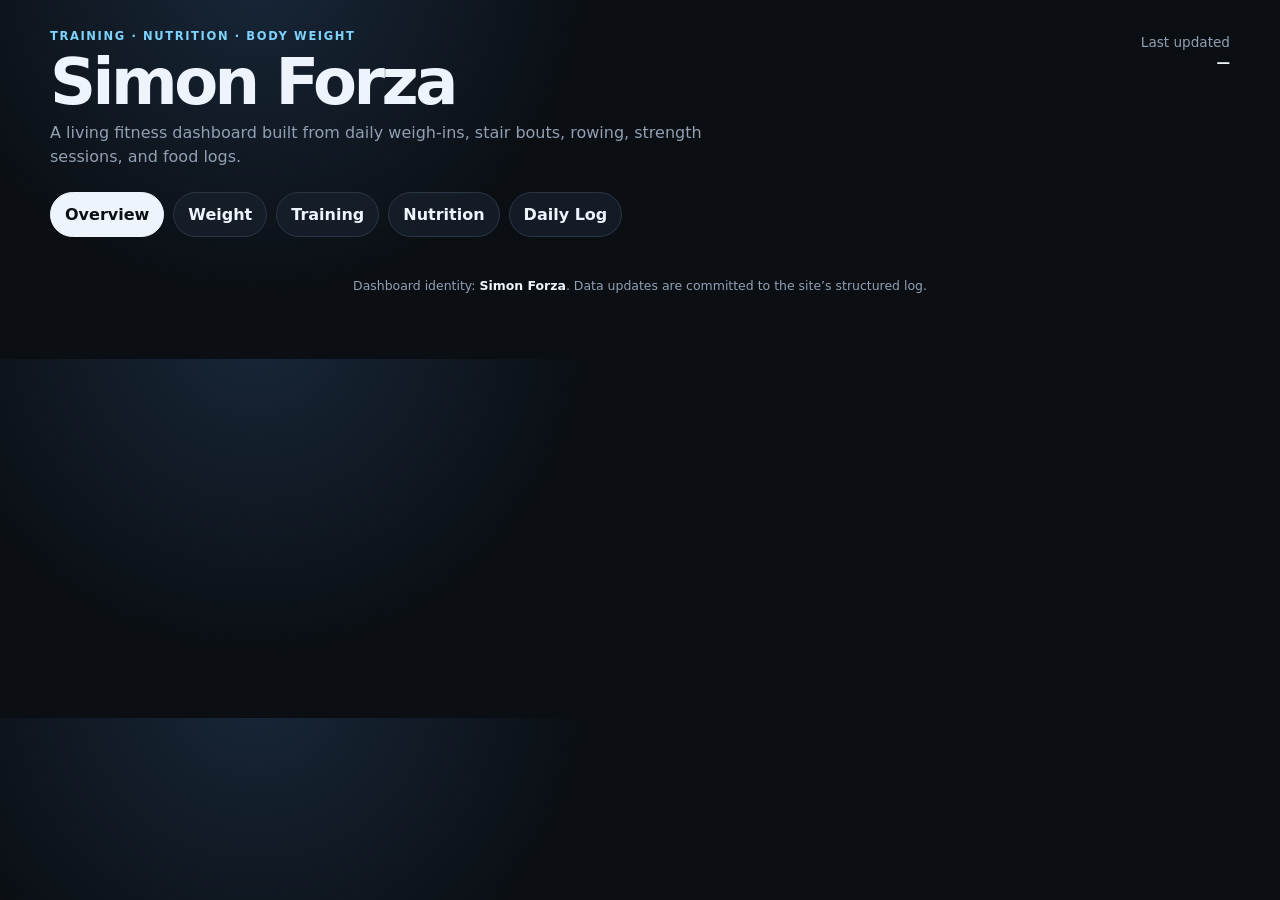
==== site/workout-tracker/index.html @ fdee8e8a "Add Simon Forza workout tracker dashboard" ====
<!doctype html>
<html lang="en">
<head>
  <meta charset="utf-8" />
  <meta name="viewport" content="width=device-width, initial-scale=1" />
  <meta name="theme-color" content="#10151d" />
  <title>Simon Forza — Training Dashboard</title>
  <style>
    :root{--bg:#0b0f14;--panel:#121923;--card:#18212d;--card2:#1c2735;--text:#eef4fb;--muted:#91a0b3;--line:#2a3746;--accent:#7dd3fc;--accent2:#a7f3d0;--warn:#fde68a;--danger:#fca5a5;--radius:18px}
    *{box-sizing:border-box}html{scroll-behavior:smooth}body{margin:0;background:radial-gradient(circle at 20% -10%,#182739 0,transparent 30%),var(--bg);color:var(--text);font-family:Inter,ui-sans-serif,system-ui,-apple-system,BlinkMacSystemFont,"Segoe UI",sans-serif;line-height:1.45}
    a{color:inherit}.wrap{width:min(1180px,calc(100% - 28px));margin:0 auto;padding:28px 0 64px}.topbar{display:flex;justify-content:space-between;gap:18px;align-items:flex-start;margin-bottom:22px}.eyebrow{text-transform:uppercase;letter-spacing:.14em;font-size:.72rem;color:var(--accent);font-weight:800}.title{font-size:clamp(2rem,6vw,4rem);line-height:.95;margin:7px 0 9px;letter-spacing:-.055em}.subtitle{color:var(--muted);max-width:700px;margin:0}.updated{text-align:right;color:var(--muted);font-size:.85rem;white-space:nowrap;padding-top:5px}.updated strong{color:var(--text);display:block}
    .nav{display:flex;gap:9px;overflow:auto;padding:2px 0 16px;margin-bottom:4px}.nav button{border:1px solid var(--line);background:rgba(24,33,45,.72);color:var(--text);padding:10px 14px;border-radius:999px;white-space:nowrap;font:inherit;font-weight:700;cursor:pointer}.nav button.active{background:var(--text);color:#0b0f14;border-color:var(--text)}
    .section{display:none}.section.active{display:block}.grid{display:grid;grid-template-columns:repeat(12,1fr);gap:14px}.card{background:linear-gradient(180deg,rgba(28,39,53,.96),rgba(18,25,35,.96));border:1px solid var(--line);border-radius:var(--radius);padding:18px;min-width:0}.span3{grid-column:span 3}.span4{grid-column:span 4}.span5{grid-column:span 5}.span6{grid-column:span 6}.span7{grid-column:span 7}.span8{grid-column:span 8}.span12{grid-column:span 12}
    .metric-label{color:var(--muted);font-size:.78rem;text-transform:uppercase;letter-spacing:.08em;font-weight:800}.metric{font-size:clamp(1.8rem,5vw,3.1rem);font-weight:850;letter-spacing:-.045em;margin-top:5px}.unit{font-size:.45em;color:var(--muted);font-weight:700}.delta{margin-top:5px;font-size:.9rem;color:var(--muted)}.good{color:var(--accent2)}.warn{color:var(--warn)}
    h2{font-size:1.15rem;margin:0 0 14px;letter-spacing:-.01em}h3{font-size:.98rem;margin:0 0 10px}.chart{width:100%;height:250px;display:block}.chart-sm{height:210px}.axis{stroke:#526174;stroke-width:1}.gridline{stroke:#293543;stroke-width:1}.line{fill:none;stroke:var(--accent);stroke-width:3;stroke-linecap:round;stroke-linejoin:round}.line2{fill:none;stroke:var(--accent2);stroke-width:3;stroke-linecap:round;stroke-linejoin:round}.dot{fill:var(--text);stroke:#0b0f14;stroke-width:2}.chart-label{fill:var(--muted);font-size:11px;font-family:inherit}.target-line{stroke:var(--warn);stroke-width:1.5;stroke-dasharray:6 6}.legend{display:flex;flex-wrap:wrap;gap:14px;color:var(--muted);font-size:.82rem;margin-top:9px}.swatch{display:inline-block;width:10px;height:10px;border-radius:50%;margin-right:6px;background:var(--accent)}.swatch.alt{background:var(--accent2)}.swatch.target{background:var(--warn)}
    .progress{height:10px;background:#0c1118;border-radius:999px;overflow:hidden;margin:11px 0 8px}.progress>span{display:block;height:100%;background:linear-gradient(90deg,var(--accent),var(--accent2));border-radius:inherit}.goal-row{display:flex;justify-content:space-between;gap:10px;color:var(--muted);font-size:.85rem}.goal-row strong{color:var(--text)}
    .day-list{display:grid;gap:10px}.day{border:1px solid var(--line);border-radius:15px;padding:14px;background:rgba(11,15,20,.26)}.day-head{display:flex;align-items:center;justify-content:space-between;gap:10px;margin-bottom:9px}.day-date{font-weight:850}.day-weight{font-size:1.25rem;font-weight:850}.chips{display:flex;flex-wrap:wrap;gap:7px}.chip{padding:6px 9px;border-radius:999px;background:#222f3e;color:#cbd6e3;font-size:.79rem;border:1px solid #314052}.chip strong{color:#fff}
    .table-wrap{overflow:auto;border-radius:14px;border:1px solid var(--line)}table{border-collapse:collapse;width:100%;min-width:660px;background:rgba(11,15,20,.25)}th,td{padding:11px 12px;text-align:left;border-bottom:1px solid var(--line);font-size:.86rem}th{color:var(--muted);font-size:.75rem;text-transform:uppercase;letter-spacing:.06em;background:#111923;position:sticky;top:0}tr:last-child td{border-bottom:0}
    .food-total{display:flex;justify-content:space-between;gap:14px;border-top:1px solid var(--line);padding-top:12px;margin-top:12px}.food-total strong{font-size:1.4rem}.note{font-size:.82rem;color:var(--muted);margin-top:10px}.pill{display:inline-block;padding:4px 8px;border-radius:999px;background:#263444;color:var(--accent2);font-size:.72rem;font-weight:800}.empty{color:var(--muted);padding:24px 0;text-align:center}
    .footer{color:var(--muted);font-size:.78rem;margin-top:20px;text-align:center}.footer strong{color:var(--text)}
    @media(max-width:850px){.span3,.span4,.span5,.span6,.span7,.span8{grid-column:span 6}.topbar{flex-direction:column}.updated{text-align:left}.chart{height:220px}}
    @media(max-width:560px){.wrap{width:min(100% - 18px,1180px);padding-top:18px}.span3,.span4,.span5,.span6,.span7,.span8{grid-column:span 12}.card{padding:15px}.title{font-size:2.5rem}.chart{height:205px}.metric{font-size:2.35rem}}
  </style>
</head>
<body>
  <main class="wrap">
    <header class="topbar">
      <div>
        <div class="eyebrow">Training · Nutrition · Body Weight</div>
        <h1 class="title">Simon Forza</h1>
        <p class="subtitle">A living fitness dashboard built from daily weigh-ins, stair bouts, rowing, strength sessions, and food logs.</p>
      </div>
      <div class="updated">Last updated<strong id="lastUpdated">—</strong></div>
    </header>

    <nav class="nav" aria-label="Dashboard sections">
      <button class="active" data-tab="overview">Overview</button>
      <button data-tab="weight">Weight</button>
      <button data-tab="training">Training</button>
      <button data-tab="nutrition">Nutrition</button>
      <button data-tab="history">Daily Log</button>
    </nav>

    <section id="overview" class="section active"><div class="grid" id="overviewGrid"></div></section>
    <section id="weight" class="section"><div class="grid" id="weightGrid"></div></section>
    <section id="training" class="section"><div class="grid" id="trainingGrid"></div></section>
    <section id="nutrition" class="section"><div class="grid" id="nutritionGrid"></div></section>
    <section id="history" class="section"><div class="grid" id="historyGrid"></div></section>

    <div class="footer">Dashboard identity: <strong>Simon Forza</strong>. Data updates are committed to the site’s structured log.</div>
  </main>
  <script src="data.js"></script>
  <script src="app.js"></script>
</body>
</html>
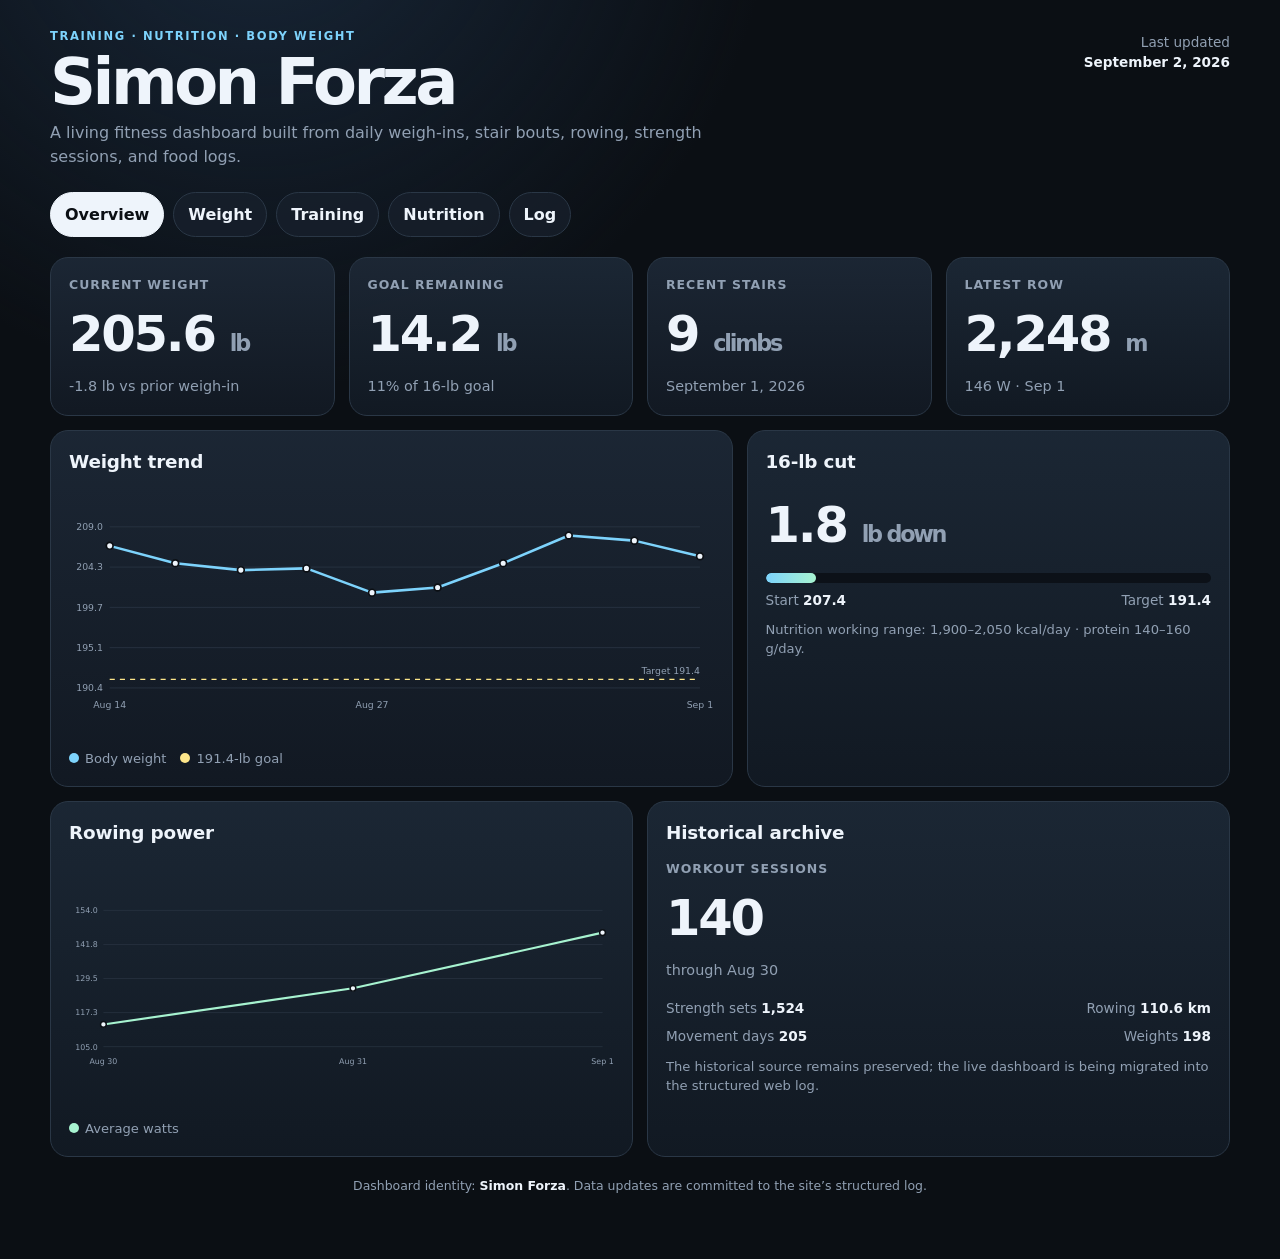
==== commit 6c6c6045: "Make workout tracker feel like a native mobile app" ====
--- a/site/workout-tracker/index.html
+++ b/site/workout-tracker/index.html
@@ -2,24 +2,120 @@
 <html lang="en">
 <head>
   <meta charset="utf-8" />
-  <meta name="viewport" content="width=device-width, initial-scale=1" />
-  <meta name="theme-color" content="#10151d" />
+  <meta name="viewport" content="width=device-width, initial-scale=1, viewport-fit=cover" />
+  <meta name="theme-color" content="#0b0f14" />
+  <meta name="apple-mobile-web-app-capable" content="yes" />
+  <meta name="apple-mobile-web-app-status-bar-style" content="black-translucent" />
+  <meta name="apple-mobile-web-app-title" content="Forza Fitness" />
+  <meta name="mobile-web-app-capable" content="yes" />
+  <link rel="manifest" href="manifest.webmanifest" />
+  <link rel="icon" href="icon.svg" type="image/svg+xml" />
   <title>Simon Forza — Training Dashboard</title>
   <style>
-    :root{--bg:#0b0f14;--panel:#121923;--card:#18212d;--card2:#1c2735;--text:#eef4fb;--muted:#91a0b3;--line:#2a3746;--accent:#7dd3fc;--accent2:#a7f3d0;--warn:#fde68a;--danger:#fca5a5;--radius:18px}
-    *{box-sizing:border-box}html{scroll-behavior:smooth}body{margin:0;background:radial-gradient(circle at 20% -10%,#182739 0,transparent 30%),var(--bg);color:var(--text);font-family:Inter,ui-sans-serif,system-ui,-apple-system,BlinkMacSystemFont,"Segoe UI",sans-serif;line-height:1.45}
-    a{color:inherit}.wrap{width:min(1180px,calc(100% - 28px));margin:0 auto;padding:28px 0 64px}.topbar{display:flex;justify-content:space-between;gap:18px;align-items:flex-start;margin-bottom:22px}.eyebrow{text-transform:uppercase;letter-spacing:.14em;font-size:.72rem;color:var(--accent);font-weight:800}.title{font-size:clamp(2rem,6vw,4rem);line-height:.95;margin:7px 0 9px;letter-spacing:-.055em}.subtitle{color:var(--muted);max-width:700px;margin:0}.updated{text-align:right;color:var(--muted);font-size:.85rem;white-space:nowrap;padding-top:5px}.updated strong{color:var(--text);display:block}
-    .nav{display:flex;gap:9px;overflow:auto;padding:2px 0 16px;margin-bottom:4px}.nav button{border:1px solid var(--line);background:rgba(24,33,45,.72);color:var(--text);padding:10px 14px;border-radius:999px;white-space:nowrap;font:inherit;font-weight:700;cursor:pointer}.nav button.active{background:var(--text);color:#0b0f14;border-color:var(--text)}
-    .section{display:none}.section.active{display:block}.grid{display:grid;grid-template-columns:repeat(12,1fr);gap:14px}.card{background:linear-gradient(180deg,rgba(28,39,53,.96),rgba(18,25,35,.96));border:1px solid var(--line);border-radius:var(--radius);padding:18px;min-width:0}.span3{grid-column:span 3}.span4{grid-column:span 4}.span5{grid-column:span 5}.span6{grid-column:span 6}.span7{grid-column:span 7}.span8{grid-column:span 8}.span12{grid-column:span 12}
-    .metric-label{color:var(--muted);font-size:.78rem;text-transform:uppercase;letter-spacing:.08em;font-weight:800}.metric{font-size:clamp(1.8rem,5vw,3.1rem);font-weight:850;letter-spacing:-.045em;margin-top:5px}.unit{font-size:.45em;color:var(--muted);font-weight:700}.delta{margin-top:5px;font-size:.9rem;color:var(--muted)}.good{color:var(--accent2)}.warn{color:var(--warn)}
-    h2{font-size:1.15rem;margin:0 0 14px;letter-spacing:-.01em}h3{font-size:.98rem;margin:0 0 10px}.chart{width:100%;height:250px;display:block}.chart-sm{height:210px}.axis{stroke:#526174;stroke-width:1}.gridline{stroke:#293543;stroke-width:1}.line{fill:none;stroke:var(--accent);stroke-width:3;stroke-linecap:round;stroke-linejoin:round}.line2{fill:none;stroke:var(--accent2);stroke-width:3;stroke-linecap:round;stroke-linejoin:round}.dot{fill:var(--text);stroke:#0b0f14;stroke-width:2}.chart-label{fill:var(--muted);font-size:11px;font-family:inherit}.target-line{stroke:var(--warn);stroke-width:1.5;stroke-dasharray:6 6}.legend{display:flex;flex-wrap:wrap;gap:14px;color:var(--muted);font-size:.82rem;margin-top:9px}.swatch{display:inline-block;width:10px;height:10px;border-radius:50%;margin-right:6px;background:var(--accent)}.swatch.alt{background:var(--accent2)}.swatch.target{background:var(--warn)}
-    .progress{height:10px;background:#0c1118;border-radius:999px;overflow:hidden;margin:11px 0 8px}.progress>span{display:block;height:100%;background:linear-gradient(90deg,var(--accent),var(--accent2));border-radius:inherit}.goal-row{display:flex;justify-content:space-between;gap:10px;color:var(--muted);font-size:.85rem}.goal-row strong{color:var(--text)}
-    .day-list{display:grid;gap:10px}.day{border:1px solid var(--line);border-radius:15px;padding:14px;background:rgba(11,15,20,.26)}.day-head{display:flex;align-items:center;justify-content:space-between;gap:10px;margin-bottom:9px}.day-date{font-weight:850}.day-weight{font-size:1.25rem;font-weight:850}.chips{display:flex;flex-wrap:wrap;gap:7px}.chip{padding:6px 9px;border-radius:999px;background:#222f3e;color:#cbd6e3;font-size:.79rem;border:1px solid #314052}.chip strong{color:#fff}
-    .table-wrap{overflow:auto;border-radius:14px;border:1px solid var(--line)}table{border-collapse:collapse;width:100%;min-width:660px;background:rgba(11,15,20,.25)}th,td{padding:11px 12px;text-align:left;border-bottom:1px solid var(--line);font-size:.86rem}th{color:var(--muted);font-size:.75rem;text-transform:uppercase;letter-spacing:.06em;background:#111923;position:sticky;top:0}tr:last-child td{border-bottom:0}
-    .food-total{display:flex;justify-content:space-between;gap:14px;border-top:1px solid var(--line);padding-top:12px;margin-top:12px}.food-total strong{font-size:1.4rem}.note{font-size:.82rem;color:var(--muted);margin-top:10px}.pill{display:inline-block;padding:4px 8px;border-radius:999px;background:#263444;color:var(--accent2);font-size:.72rem;font-weight:800}.empty{color:var(--muted);padding:24px 0;text-align:center}
+    :root{--bg:#0b0f14;--panel:#121923;--card:#18212d;--card2:#1c2735;--text:#eef4fb;--muted:#91a0b3;--line:#2a3746;--accent:#7dd3fc;--accent2:#a7f3d0;--warn:#fde68a;--danger:#fca5a5;--radius:18px;--navH:76px}
+    *{box-sizing:border-box}
+    html{scroll-behavior:smooth;background:var(--bg)}
+    body{margin:0;background:radial-gradient(circle at 20% -10%,#182739 0,transparent 30%),var(--bg);color:var(--text);font-family:Inter,ui-sans-serif,system-ui,-apple-system,BlinkMacSystemFont,"Segoe UI",sans-serif;line-height:1.45;-webkit-font-smoothing:antialiased;-webkit-tap-highlight-color:transparent;overscroll-behavior-y:none}
+    button,input,select,textarea{font:inherit}
+    button{touch-action:manipulation}
+    a{color:inherit}
+    .wrap{width:min(1180px,calc(100% - 28px));margin:0 auto;padding:28px 0 64px}
+    .topbar{display:flex;justify-content:space-between;gap:18px;align-items:flex-start;margin-bottom:22px}
+    .eyebrow{text-transform:uppercase;letter-spacing:.14em;font-size:.72rem;color:var(--accent);font-weight:800}
+    .title{font-size:clamp(2rem,6vw,4rem);line-height:.95;margin:7px 0 9px;letter-spacing:-.055em}
+    .subtitle{color:var(--muted);max-width:700px;margin:0}
+    .updated{text-align:right;color:var(--muted);font-size:.85rem;white-space:nowrap;padding-top:5px}
+    .updated strong{color:var(--text);display:block}
+    .mobile-appbar{display:none}
+
+    .nav{display:flex;gap:9px;overflow:auto;padding:2px 0 16px;margin-bottom:4px;scrollbar-width:none}
+    .nav::-webkit-scrollbar{display:none}
+    .nav button{border:1px solid var(--line);background:rgba(24,33,45,.72);color:var(--text);padding:10px 14px;border-radius:999px;white-space:nowrap;font:inherit;font-weight:700;cursor:pointer;min-height:44px}
+    .nav button.active{background:var(--text);color:#0b0f14;border-color:var(--text)}
+    .nav-icon{display:none}
+
+    .section{display:none}
+    .section.active{display:block}
+    .grid{display:grid;grid-template-columns:repeat(12,1fr);gap:14px}
+    .card{background:linear-gradient(180deg,rgba(28,39,53,.96),rgba(18,25,35,.96));border:1px solid var(--line);border-radius:var(--radius);padding:18px;min-width:0}
+    .span3{grid-column:span 3}.span4{grid-column:span 4}.span5{grid-column:span 5}.span6{grid-column:span 6}.span7{grid-column:span 7}.span8{grid-column:span 8}.span12{grid-column:span 12}
+    .metric-label{color:var(--muted);font-size:.78rem;text-transform:uppercase;letter-spacing:.08em;font-weight:800}
+    .metric{font-size:clamp(1.8rem,5vw,3.1rem);font-weight:850;letter-spacing:-.045em;margin-top:5px}
+    .unit{font-size:.45em;color:var(--muted);font-weight:700}
+    .delta{margin-top:5px;font-size:.9rem;color:var(--muted)}
+    .good{color:var(--accent2)}.warn{color:var(--warn)}
+    h2{font-size:1.15rem;margin:0 0 14px;letter-spacing:-.01em}h3{font-size:.98rem;margin:0 0 10px}
+    .chart{width:100%;height:250px;display:block}.chart-sm{height:210px}
+    .axis{stroke:#526174;stroke-width:1}.gridline{stroke:#293543;stroke-width:1}
+    .line{fill:none;stroke:var(--accent);stroke-width:3;stroke-linecap:round;stroke-linejoin:round}
+    .line2{fill:none;stroke:var(--accent2);stroke-width:3;stroke-linecap:round;stroke-linejoin:round}
+    .dot{fill:var(--text);stroke:#0b0f14;stroke-width:2}.chart-label{fill:var(--muted);font-size:11px;font-family:inherit}
+    .target-line{stroke:var(--warn);stroke-width:1.5;stroke-dasharray:6 6}
+    .legend{display:flex;flex-wrap:wrap;gap:14px;color:var(--muted);font-size:.82rem;margin-top:9px}
+    .swatch{display:inline-block;width:10px;height:10px;border-radius:50%;margin-right:6px;background:var(--accent)}.swatch.alt{background:var(--accent2)}.swatch.target{background:var(--warn)}
+    .progress{height:10px;background:#0c1118;border-radius:999px;overflow:hidden;margin:11px 0 8px}.progress>span{display:block;height:100%;background:linear-gradient(90deg,var(--accent),var(--accent2));border-radius:inherit}
+    .goal-row{display:flex;justify-content:space-between;gap:10px;color:var(--muted);font-size:.85rem}.goal-row strong{color:var(--text)}
+    .day-list{display:grid;gap:10px}.day{border:1px solid var(--line);border-radius:15px;padding:14px;background:rgba(11,15,20,.26)}
+    .day-head{display:flex;align-items:center;justify-content:space-between;gap:10px;margin-bottom:9px}.day-date{font-weight:850}.day-weight{font-size:1.25rem;font-weight:850}
+    .chips{display:flex;flex-wrap:wrap;gap:7px}.chip{padding:6px 9px;border-radius:999px;background:#222f3e;color:#cbd6e3;font-size:.79rem;border:1px solid #314052}.chip strong{color:#fff}
+    .table-wrap{overflow:auto;border-radius:14px;border:1px solid var(--line);-webkit-overflow-scrolling:touch}
+    table{border-collapse:collapse;width:100%;min-width:660px;background:rgba(11,15,20,.25)}
+    th,td{padding:11px 12px;text-align:left;border-bottom:1px solid var(--line);font-size:.86rem}
+    th{color:var(--muted);font-size:.75rem;text-transform:uppercase;letter-spacing:.06em;background:#111923;position:sticky;top:0}
+    tr:last-child td{border-bottom:0}
+    .food-total{display:flex;justify-content:space-between;gap:14px;border-top:1px solid var(--line);padding-top:12px;margin-top:12px}.food-total strong{font-size:1.4rem}
+    .note{font-size:.82rem;color:var(--muted);margin-top:10px}.pill{display:inline-block;padding:4px 8px;border-radius:999px;background:#263444;color:var(--accent2);font-size:.72rem;font-weight:800}.empty{color:var(--muted);padding:24px 0;text-align:center}
     .footer{color:var(--muted);font-size:.78rem;margin-top:20px;text-align:center}.footer strong{color:var(--text)}
-    @media(max-width:850px){.span3,.span4,.span5,.span6,.span7,.span8{grid-column:span 6}.topbar{flex-direction:column}.updated{text-align:left}.chart{height:220px}}
-    @media(max-width:560px){.wrap{width:min(100% - 18px,1180px);padding-top:18px}.span3,.span4,.span5,.span6,.span7,.span8{grid-column:span 12}.card{padding:15px}.title{font-size:2.5rem}.chart{height:205px}.metric{font-size:2.35rem}}
+
+    @media(max-width:850px){
+      .span3,.span4,.span5,.span6,.span7,.span8{grid-column:span 6}
+      .topbar{flex-direction:column}.updated{text-align:left}.chart{height:220px}
+    }
+
+    @media(max-width:640px){
+      :root{--radius:20px;--navH:74px}
+      body{background:linear-gradient(180deg,#0b1017 0,#0b0f14 180px,#0b0f14 100%);padding-bottom:calc(var(--navH) + env(safe-area-inset-bottom))}
+      .wrap{width:100%;padding:0 12px 24px}
+      .topbar{display:none}
+      .mobile-appbar{display:flex;position:sticky;top:0;z-index:20;margin:0 -12px 12px;padding:calc(10px + env(safe-area-inset-top)) 16px 10px;align-items:flex-end;justify-content:space-between;gap:12px;background:linear-gradient(180deg,rgba(11,15,20,.98),rgba(11,15,20,.92));backdrop-filter:blur(18px);-webkit-backdrop-filter:blur(18px);border-bottom:1px solid rgba(255,255,255,.06)}
+      .mobile-title{font-size:1.25rem;font-weight:850;letter-spacing:-.025em;line-height:1.1}
+      .mobile-sub{font-size:.72rem;color:var(--muted);margin-top:3px}
+      .mobile-updated{font-size:.68rem;color:var(--muted);text-align:right;line-height:1.25;white-space:nowrap}
+      .mobile-updated strong{display:block;color:var(--text);font-size:.73rem}
+
+      .nav{position:fixed;left:0;right:0;bottom:0;z-index:50;height:calc(var(--navH) + env(safe-area-inset-bottom));margin:0;padding:6px 8px calc(6px + env(safe-area-inset-bottom));display:grid;grid-template-columns:repeat(5,1fr);gap:2px;overflow:visible;background:rgba(10,14,20,.93);border-top:1px solid rgba(255,255,255,.10);backdrop-filter:blur(24px) saturate(145%);-webkit-backdrop-filter:blur(24px) saturate(145%)}
+      .nav button{min-width:0;min-height:58px;padding:5px 2px 4px;border:0;border-radius:14px;background:transparent;color:var(--muted);display:flex;flex-direction:column;align-items:center;justify-content:center;gap:3px;font-size:.67rem;font-weight:750;line-height:1.1}
+      .nav button.active{background:rgba(125,211,252,.10);color:var(--accent);border:0}
+      .nav-icon{display:block;width:22px;height:22px;fill:none;stroke:currentColor;stroke-width:1.9;stroke-linecap:round;stroke-linejoin:round;flex:0 0 auto}
+      .nav-label{display:block;max-width:100%;overflow:hidden;text-overflow:ellipsis}
+
+      .span3,.span4,.span5,.span6,.span7,.span8{grid-column:span 12}
+      .grid{gap:10px}
+      .card{padding:15px;border-radius:var(--radius);background:linear-gradient(180deg,rgba(26,37,50,.97),rgba(17,24,33,.97));box-shadow:0 1px 0 rgba(255,255,255,.025) inset}
+      .card h2{font-size:1.02rem;margin-bottom:11px}
+      .metric{font-size:2.25rem}
+      .metric-label{font-size:.69rem}
+      .delta{font-size:.82rem}
+      .chart{height:190px}
+      .chart-sm{height:175px}
+      .legend{font-size:.75rem;gap:10px}
+      .day{border-radius:16px;padding:12px}
+      .chip{font-size:.74rem;padding:5px 8px}
+      .goal-row{font-size:.78rem}
+      .note{font-size:.77rem}
+      .table-wrap{margin:0 -2px}
+      th,td{padding:10px;font-size:.80rem}
+      .footer{display:none}
+      .section.active{animation:appfade .16s ease-out}
+      @keyframes appfade{from{opacity:.55;transform:translateY(3px)}to{opacity:1;transform:none}}
+    }
+
+    @media(max-width:360px){
+      .wrap{padding-left:9px;padding-right:9px}.mobile-appbar{margin-left:-9px;margin-right:-9px;padding-left:13px;padding-right:13px}
+      .nav button{font-size:.61rem}.nav-icon{width:20px;height:20px}.card{padding:13px}.metric{font-size:2.05rem}
+    }
+
+    @media(prefers-reduced-motion:reduce){html{scroll-behavior:auto}.section.active{animation:none!important}}
   </style>
 </head>
 <body>
@@ -33,12 +129,35 @@
       <div class="updated">Last updated<strong id="lastUpdated">—</strong></div>
     </header>
 
+    <header class="mobile-appbar" aria-label="Simon Forza fitness dashboard">
+      <div>
+        <div class="mobile-title">Simon Forza</div>
+        <div class="mobile-sub">Fitness dashboard</div>
+      </div>
+      <div class="mobile-updated">Updated<strong id="mobileLastUpdated">—</strong></div>
+    </header>
+
     <nav class="nav" aria-label="Dashboard sections">
-      <button class="active" data-tab="overview">Overview</button>
-      <button data-tab="weight">Weight</button>
-      <button data-tab="training">Training</button>
-      <button data-tab="nutrition">Nutrition</button>
-      <button data-tab="history">Daily Log</button>
+      <button class="active" data-tab="overview" aria-label="Overview">
+        <svg class="nav-icon" viewBox="0 0 24 24" aria-hidden="true"><path d="M3 13h7V3H3v10Zm11 8h7V11h-7v10ZM3 21h7v-4H3v4Zm11-14h7V3h-7v4Z"/></svg>
+        <span class="nav-label">Overview</span>
+      </button>
+      <button data-tab="weight" aria-label="Weight">
+        <svg class="nav-icon" viewBox="0 0 24 24" aria-hidden="true"><path d="M6 4h12a2 2 0 0 1 2 2v14H4V6a2 2 0 0 1 2-2Z"/><path d="M9 9a3 3 0 0 1 6 0"/><path d="m12 9 2-1"/></svg>
+        <span class="nav-label">Weight</span>
+      </button>
+      <button data-tab="training" aria-label="Training">
+        <svg class="nav-icon" viewBox="0 0 24 24" aria-hidden="true"><path d="M6 8v8M18 8v8M3 10v4M21 10v4M6 12h12"/></svg>
+        <span class="nav-label">Training</span>
+      </button>
+      <button data-tab="nutrition" aria-label="Nutrition">
+        <svg class="nav-icon" viewBox="0 0 24 24" aria-hidden="true"><path d="M7 3v8M4 3v5a3 3 0 0 0 6 0V3M7 11v10M17 3v18M17 3c2.3 1.6 3.5 4.1 3.5 7H17"/></svg>
+        <span class="nav-label">Nutrition</span>
+      </button>
+      <button data-tab="history" aria-label="Daily log">
+        <svg class="nav-icon" viewBox="0 0 24 24" aria-hidden="true"><path d="M6 3h12v18H6z"/><path d="M9 7h6M9 11h6M9 15h4"/></svg>
+        <span class="nav-label">Log</span>
+      </button>
     </nav>
 
     <section id="overview" class="section active"><div class="grid" id="overviewGrid"></div></section>
@@ -51,5 +170,19 @@
   </main>
   <script src="data.js"></script>
   <script src="app.js"></script>
+  <script>
+    (()=>{
+      const desktop=document.getElementById('lastUpdated');
+      const mobile=document.getElementById('mobileLastUpdated');
+      if(desktop&&mobile){
+        const sync=()=>{mobile.textContent=desktop.textContent||'—'};
+        sync();
+        new MutationObserver(sync).observe(desktop,{childList:true,subtree:true,characterData:true});
+      }
+      document.querySelectorAll('.nav button').forEach(btn=>btn.addEventListener('click',()=>{
+        if(window.matchMedia('(max-width:640px)').matches) window.scrollTo({top:0,behavior:'smooth'});
+      }));
+    })();
+  </script>
 </body>
-</html>
+</html>
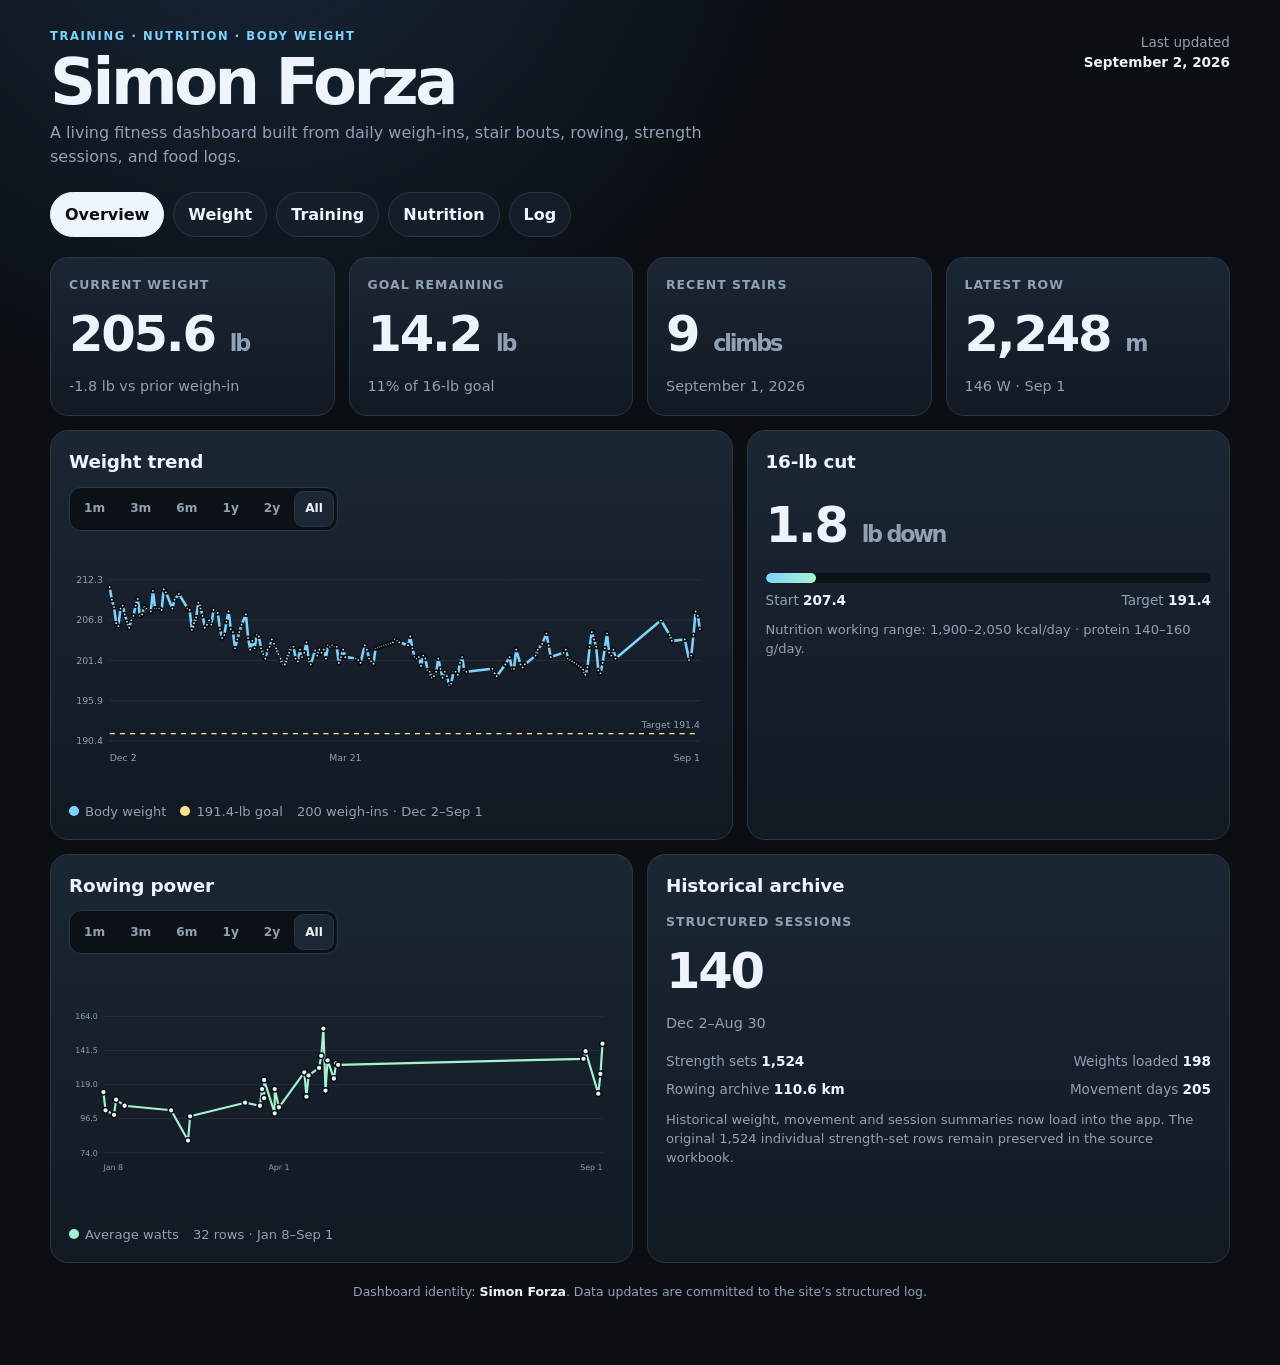
==== commit 46436733: "Load historical archive and style chart ranges" ====
--- a/site/workout-tracker/index.html
+++ b/site/workout-tracker/index.html
@@ -13,176 +13,72 @@
   <title>Simon Forza — Training Dashboard</title>
   <style>
     :root{--bg:#0b0f14;--panel:#121923;--card:#18212d;--card2:#1c2735;--text:#eef4fb;--muted:#91a0b3;--line:#2a3746;--accent:#7dd3fc;--accent2:#a7f3d0;--warn:#fde68a;--danger:#fca5a5;--radius:18px;--navH:76px}
-    *{box-sizing:border-box}
-    html{scroll-behavior:smooth;background:var(--bg)}
+    *{box-sizing:border-box}html{scroll-behavior:smooth;background:var(--bg)}
     body{margin:0;background:radial-gradient(circle at 20% -10%,#182739 0,transparent 30%),var(--bg);color:var(--text);font-family:Inter,ui-sans-serif,system-ui,-apple-system,BlinkMacSystemFont,"Segoe UI",sans-serif;line-height:1.45;-webkit-font-smoothing:antialiased;-webkit-tap-highlight-color:transparent;overscroll-behavior-y:none}
-    button,input,select,textarea{font:inherit}
-    button{touch-action:manipulation}
-    a{color:inherit}
+    button,input,select,textarea{font:inherit}button{touch-action:manipulation}a{color:inherit}
     .wrap{width:min(1180px,calc(100% - 28px));margin:0 auto;padding:28px 0 64px}
-    .topbar{display:flex;justify-content:space-between;gap:18px;align-items:flex-start;margin-bottom:22px}
-    .eyebrow{text-transform:uppercase;letter-spacing:.14em;font-size:.72rem;color:var(--accent);font-weight:800}
-    .title{font-size:clamp(2rem,6vw,4rem);line-height:.95;margin:7px 0 9px;letter-spacing:-.055em}
-    .subtitle{color:var(--muted);max-width:700px;margin:0}
-    .updated{text-align:right;color:var(--muted);font-size:.85rem;white-space:nowrap;padding-top:5px}
-    .updated strong{color:var(--text);display:block}
-    .mobile-appbar{display:none}
-
-    .nav{display:flex;gap:9px;overflow:auto;padding:2px 0 16px;margin-bottom:4px;scrollbar-width:none}
-    .nav::-webkit-scrollbar{display:none}
-    .nav button{border:1px solid var(--line);background:rgba(24,33,45,.72);color:var(--text);padding:10px 14px;border-radius:999px;white-space:nowrap;font:inherit;font-weight:700;cursor:pointer;min-height:44px}
-    .nav button.active{background:var(--text);color:#0b0f14;border-color:var(--text)}
-    .nav-icon{display:none}
-
-    .section{display:none}
-    .section.active{display:block}
-    .grid{display:grid;grid-template-columns:repeat(12,1fr);gap:14px}
+    .topbar{display:flex;justify-content:space-between;gap:18px;align-items:flex-start;margin-bottom:22px}.eyebrow{text-transform:uppercase;letter-spacing:.14em;font-size:.72rem;color:var(--accent);font-weight:800}
+    .title{font-size:clamp(2rem,6vw,4rem);line-height:.95;margin:7px 0 9px;letter-spacing:-.055em}.subtitle{color:var(--muted);max-width:700px;margin:0}
+    .updated{text-align:right;color:var(--muted);font-size:.85rem;white-space:nowrap;padding-top:5px}.updated strong{color:var(--text);display:block}.mobile-appbar{display:none}
+    .nav{display:flex;gap:9px;overflow:auto;padding:2px 0 16px;margin-bottom:4px;scrollbar-width:none}.nav::-webkit-scrollbar{display:none}
+    .nav button{border:1px solid var(--line);background:rgba(24,33,45,.72);color:var(--text);padding:10px 14px;border-radius:999px;white-space:nowrap;font-weight:700;cursor:pointer;min-height:44px}.nav button.active{background:var(--text);color:#0b0f14;border-color:var(--text)}.nav-icon{display:none}
+    .section{display:none}.section.active{display:block}.grid{display:grid;grid-template-columns:repeat(12,1fr);gap:14px}
     .card{background:linear-gradient(180deg,rgba(28,39,53,.96),rgba(18,25,35,.96));border:1px solid var(--line);border-radius:var(--radius);padding:18px;min-width:0}
     .span3{grid-column:span 3}.span4{grid-column:span 4}.span5{grid-column:span 5}.span6{grid-column:span 6}.span7{grid-column:span 7}.span8{grid-column:span 8}.span12{grid-column:span 12}
-    .metric-label{color:var(--muted);font-size:.78rem;text-transform:uppercase;letter-spacing:.08em;font-weight:800}
-    .metric{font-size:clamp(1.8rem,5vw,3.1rem);font-weight:850;letter-spacing:-.045em;margin-top:5px}
-    .unit{font-size:.45em;color:var(--muted);font-weight:700}
-    .delta{margin-top:5px;font-size:.9rem;color:var(--muted)}
-    .good{color:var(--accent2)}.warn{color:var(--warn)}
+    .metric-label{color:var(--muted);font-size:.78rem;text-transform:uppercase;letter-spacing:.08em;font-weight:800}.metric{font-size:clamp(1.8rem,5vw,3.1rem);font-weight:850;letter-spacing:-.045em;margin-top:5px}.unit{font-size:.45em;color:var(--muted);font-weight:700}.delta{margin-top:5px;font-size:.9rem;color:var(--muted)}
     h2{font-size:1.15rem;margin:0 0 14px;letter-spacing:-.01em}h3{font-size:.98rem;margin:0 0 10px}
-    .chart{width:100%;height:250px;display:block}.chart-sm{height:210px}
-    .axis{stroke:#526174;stroke-width:1}.gridline{stroke:#293543;stroke-width:1}
-    .line{fill:none;stroke:var(--accent);stroke-width:3;stroke-linecap:round;stroke-linejoin:round}
-    .line2{fill:none;stroke:var(--accent2);stroke-width:3;stroke-linecap:round;stroke-linejoin:round}
-    .dot{fill:var(--text);stroke:#0b0f14;stroke-width:2}.chart-label{fill:var(--muted);font-size:11px;font-family:inherit}
-    .target-line{stroke:var(--warn);stroke-width:1.5;stroke-dasharray:6 6}
-    .legend{display:flex;flex-wrap:wrap;gap:14px;color:var(--muted);font-size:.82rem;margin-top:9px}
-    .swatch{display:inline-block;width:10px;height:10px;border-radius:50%;margin-right:6px;background:var(--accent)}.swatch.alt{background:var(--accent2)}.swatch.target{background:var(--warn)}
+    .chart{width:100%;height:250px;display:block}.chart-sm{height:210px}.gridline{stroke:#293543;stroke-width:1}.line{fill:none;stroke:var(--accent);stroke-width:3;stroke-linecap:round;stroke-linejoin:round}.line2{fill:none;stroke:var(--accent2);stroke-width:3;stroke-linecap:round;stroke-linejoin:round}.dot{fill:var(--text);stroke:#0b0f14;stroke-width:2}.chart-label{fill:var(--muted);font-size:11px;font-family:inherit}.target-line{stroke:var(--warn);stroke-width:1.5;stroke-dasharray:6 6}
+    .legend{display:flex;flex-wrap:wrap;gap:14px;color:var(--muted);font-size:.82rem;margin-top:9px}.swatch{display:inline-block;width:10px;height:10px;border-radius:50%;margin-right:6px;background:var(--accent)}.swatch.alt{background:var(--accent2)}.swatch.target{background:var(--warn)}
+    .range-picker{display:flex;gap:3px;padding:3px;background:#0c1118;border:1px solid var(--line);border-radius:12px;width:max-content;max-width:100%;overflow:auto;margin:-3px 0 12px;scrollbar-width:none}.range-picker::-webkit-scrollbar{display:none}.range-picker button{border:0;background:transparent;color:var(--muted);min-height:36px;padding:6px 11px;border-radius:9px;font-size:.76rem;font-weight:800;cursor:pointer;white-space:nowrap}.range-picker button.active{background:var(--card2);color:var(--text);box-shadow:inset 0 0 0 1px rgba(255,255,255,.06)}
     .progress{height:10px;background:#0c1118;border-radius:999px;overflow:hidden;margin:11px 0 8px}.progress>span{display:block;height:100%;background:linear-gradient(90deg,var(--accent),var(--accent2));border-radius:inherit}
     .goal-row{display:flex;justify-content:space-between;gap:10px;color:var(--muted);font-size:.85rem}.goal-row strong{color:var(--text)}
-    .day-list{display:grid;gap:10px}.day{border:1px solid var(--line);border-radius:15px;padding:14px;background:rgba(11,15,20,.26)}
-    .day-head{display:flex;align-items:center;justify-content:space-between;gap:10px;margin-bottom:9px}.day-date{font-weight:850}.day-weight{font-size:1.25rem;font-weight:850}
+    .day-list{display:grid;gap:10px}.day{border:1px solid var(--line);border-radius:15px;padding:14px;background:rgba(11,15,20,.26)}.day-head{display:flex;align-items:center;justify-content:space-between;gap:10px;margin-bottom:9px}.day-date{font-weight:850}.day-weight{font-size:1.25rem;font-weight:850}
     .chips{display:flex;flex-wrap:wrap;gap:7px}.chip{padding:6px 9px;border-radius:999px;background:#222f3e;color:#cbd6e3;font-size:.79rem;border:1px solid #314052}.chip strong{color:#fff}
-    .table-wrap{overflow:auto;border-radius:14px;border:1px solid var(--line);-webkit-overflow-scrolling:touch}
-    table{border-collapse:collapse;width:100%;min-width:660px;background:rgba(11,15,20,.25)}
-    th,td{padding:11px 12px;text-align:left;border-bottom:1px solid var(--line);font-size:.86rem}
-    th{color:var(--muted);font-size:.75rem;text-transform:uppercase;letter-spacing:.06em;background:#111923;position:sticky;top:0}
-    tr:last-child td{border-bottom:0}
-    .food-total{display:flex;justify-content:space-between;gap:14px;border-top:1px solid var(--line);padding-top:12px;margin-top:12px}.food-total strong{font-size:1.4rem}
-    .note{font-size:.82rem;color:var(--muted);margin-top:10px}.pill{display:inline-block;padding:4px 8px;border-radius:999px;background:#263444;color:var(--accent2);font-size:.72rem;font-weight:800}.empty{color:var(--muted);padding:24px 0;text-align:center}
-    .footer{color:var(--muted);font-size:.78rem;margin-top:20px;text-align:center}.footer strong{color:var(--text)}
-
-    @media(max-width:850px){
-      .span3,.span4,.span5,.span6,.span7,.span8{grid-column:span 6}
-      .topbar{flex-direction:column}.updated{text-align:left}.chart{height:220px}
+    .table-wrap{overflow:auto;border-radius:14px;border:1px solid var(--line);-webkit-overflow-scrolling:touch}table{border-collapse:collapse;width:100%;min-width:660px;background:rgba(11,15,20,.25)}th,td{padding:11px 12px;text-align:left;border-bottom:1px solid var(--line);font-size:.86rem}th{color:var(--muted);font-size:.75rem;text-transform:uppercase;letter-spacing:.06em;background:#111923;position:sticky;top:0}tr:last-child td{border-bottom:0}
+    .note{font-size:.82rem;color:var(--muted);margin-top:10px}.pill{display:inline-block;padding:4px 8px;border-radius:999px;background:#263444;color:var(--accent2);font-size:.72rem;font-weight:800}.empty{color:var(--muted);padding:24px 0;text-align:center}.footer{color:var(--muted);font-size:.78rem;margin-top:20px;text-align:center}.footer strong{color:var(--text)}
+    @media(max-width:850px){.span3,.span4,.span5,.span6,.span7,.span8{grid-column:span 6}.topbar{flex-direction:column}.updated{text-align:left}.chart{height:220px}}
+    @media(max-width:640px){
+      :root{--radius:20px;--navH:74px}body{background:linear-gradient(180deg,#0b1017 0,#0b0f14 180px,#0b0f14 100%);padding-bottom:calc(var(--navH) + env(safe-area-inset-bottom))}
+      .wrap{width:100%;padding:0 12px 24px}.topbar{display:none}.mobile-appbar{display:flex;position:sticky;top:0;z-index:20;margin:0 -12px 12px;padding:calc(10px + env(safe-area-inset-top)) 16px 10px;align-items:flex-end;justify-content:space-between;gap:12px;background:linear-gradient(180deg,rgba(11,15,20,.98),rgba(11,15,20,.92));backdrop-filter:blur(18px);-webkit-backdrop-filter:blur(18px);border-bottom:1px solid rgba(255,255,255,.06)}
+      .mobile-title{font-size:1.25rem;font-weight:850;letter-spacing:-.025em;line-height:1.1}.mobile-sub{font-size:.72rem;color:var(--muted);margin-top:3px}.mobile-updated{font-size:.68rem;color:var(--muted);text-align:right;line-height:1.25;white-space:nowrap}.mobile-updated strong{display:block;color:var(--text);font-size:.73rem}
+      .nav{position:fixed;left:0;right:0;bottom:0;z-index:50;height:calc(var(--navH) + env(safe-area-inset-bottom));margin:0;padding:6px 8px calc(6px + env(safe-area-inset-bottom));display:grid;grid-template-columns:repeat(5,1fr);gap:2px;overflow:visible;background:rgba(10,14,20,.93);border-top:1px solid rgba(255,255,255,.10);backdrop-filter:blur(24px) saturate(145%);-webkit-backdrop-filter:blur(24px) saturate(145%)}
+      .nav button{min-width:0;min-height:58px;padding:5px 2px 4px;border:0;border-radius:14px;background:transparent;color:var(--muted);display:flex;flex-direction:column;align-items:center;justify-content:center;gap:3px;font-size:.67rem;font-weight:750;line-height:1.1}.nav button.active{background:rgba(125,211,252,.10);color:var(--accent);border:0}.nav-icon{display:block;width:22px;height:22px;fill:none;stroke:currentColor;stroke-width:1.9;stroke-linecap:round;stroke-linejoin:round}.nav-label{display:block;max-width:100%;overflow:hidden;text-overflow:ellipsis}
+      .span3,.span4,.span5,.span6,.span7,.span8{grid-column:span 12}.grid{gap:10px}.card{padding:15px;border-radius:var(--radius);background:linear-gradient(180deg,rgba(26,37,50,.97),rgba(17,24,33,.97));box-shadow:0 1px 0 rgba(255,255,255,.025) inset}.card h2{font-size:1.02rem;margin-bottom:11px}.metric{font-size:2.25rem}.metric-label{font-size:.69rem}.delta{font-size:.82rem}.chart{height:190px}.legend{font-size:.75rem;gap:10px}.day{border-radius:16px;padding:12px}.chip{font-size:.74rem;padding:5px 8px}.goal-row{font-size:.78rem}.note{font-size:.77rem}.table-wrap{margin:0 -2px}th,td{padding:10px;font-size:.80rem}.footer{display:none}
+      .range-picker{width:100%;display:grid;grid-template-columns:repeat(6,1fr);gap:2px;overflow:visible;padding:3px}.range-picker button{min-width:0;padding:6px 1px;font-size:.69rem}.section.active{animation:appfade .16s ease-out}@keyframes appfade{from{opacity:.55;transform:translateY(3px)}to{opacity:1;transform:none}}
     }
-
-    @media(max-width:640px){
-      :root{--radius:20px;--navH:74px}
-      body{background:linear-gradient(180deg,#0b1017 0,#0b0f14 180px,#0b0f14 100%);padding-bottom:calc(var(--navH) + env(safe-area-inset-bottom))}
-      .wrap{width:100%;padding:0 12px 24px}
-      .topbar{display:none}
-      .mobile-appbar{display:flex;position:sticky;top:0;z-index:20;margin:0 -12px 12px;padding:calc(10px + env(safe-area-inset-top)) 16px 10px;align-items:flex-end;justify-content:space-between;gap:12px;background:linear-gradient(180deg,rgba(11,15,20,.98),rgba(11,15,20,.92));backdrop-filter:blur(18px);-webkit-backdrop-filter:blur(18px);border-bottom:1px solid rgba(255,255,255,.06)}
-      .mobile-title{font-size:1.25rem;font-weight:850;letter-spacing:-.025em;line-height:1.1}
-      .mobile-sub{font-size:.72rem;color:var(--muted);margin-top:3px}
-      .mobile-updated{font-size:.68rem;color:var(--muted);text-align:right;line-height:1.25;white-space:nowrap}
-      .mobile-updated strong{display:block;color:var(--text);font-size:.73rem}
-
-      .nav{position:fixed;left:0;right:0;bottom:0;z-index:50;height:calc(var(--navH) + env(safe-area-inset-bottom));margin:0;padding:6px 8px calc(6px + env(safe-area-inset-bottom));display:grid;grid-template-columns:repeat(5,1fr);gap:2px;overflow:visible;background:rgba(10,14,20,.93);border-top:1px solid rgba(255,255,255,.10);backdrop-filter:blur(24px) saturate(145%);-webkit-backdrop-filter:blur(24px) saturate(145%)}
-      .nav button{min-width:0;min-height:58px;padding:5px 2px 4px;border:0;border-radius:14px;background:transparent;color:var(--muted);display:flex;flex-direction:column;align-items:center;justify-content:center;gap:3px;font-size:.67rem;font-weight:750;line-height:1.1}
-      .nav button.active{background:rgba(125,211,252,.10);color:var(--accent);border:0}
-      .nav-icon{display:block;width:22px;height:22px;fill:none;stroke:currentColor;stroke-width:1.9;stroke-linecap:round;stroke-linejoin:round;flex:0 0 auto}
-      .nav-label{display:block;max-width:100%;overflow:hidden;text-overflow:ellipsis}
-
-      .span3,.span4,.span5,.span6,.span7,.span8{grid-column:span 12}
-      .grid{gap:10px}
-      .card{padding:15px;border-radius:var(--radius);background:linear-gradient(180deg,rgba(26,37,50,.97),rgba(17,24,33,.97));box-shadow:0 1px 0 rgba(255,255,255,.025) inset}
-      .card h2{font-size:1.02rem;margin-bottom:11px}
-      .metric{font-size:2.25rem}
-      .metric-label{font-size:.69rem}
-      .delta{font-size:.82rem}
-      .chart{height:190px}
-      .chart-sm{height:175px}
-      .legend{font-size:.75rem;gap:10px}
-      .day{border-radius:16px;padding:12px}
-      .chip{font-size:.74rem;padding:5px 8px}
-      .goal-row{font-size:.78rem}
-      .note{font-size:.77rem}
-      .table-wrap{margin:0 -2px}
-      th,td{padding:10px;font-size:.80rem}
-      .footer{display:none}
-      .section.active{animation:appfade .16s ease-out}
-      @keyframes appfade{from{opacity:.55;transform:translateY(3px)}to{opacity:1;transform:none}}
-    }
-
-    @media(max-width:360px){
-      .wrap{padding-left:9px;padding-right:9px}.mobile-appbar{margin-left:-9px;margin-right:-9px;padding-left:13px;padding-right:13px}
-      .nav button{font-size:.61rem}.nav-icon{width:20px;height:20px}.card{padding:13px}.metric{font-size:2.05rem}
-    }
-
+    @media(max-width:360px){.wrap{padding-left:9px;padding-right:9px}.mobile-appbar{margin-left:-9px;margin-right:-9px;padding-left:13px;padding-right:13px}.nav button{font-size:.61rem}.nav-icon{width:20px;height:20px}.card{padding:13px}.metric{font-size:2.05rem}.range-picker button{font-size:.64rem}}
     @media(prefers-reduced-motion:reduce){html{scroll-behavior:auto}.section.active{animation:none!important}}
   </style>
 </head>
 <body>
   <main class="wrap">
     <header class="topbar">
-      <div>
-        <div class="eyebrow">Training · Nutrition · Body Weight</div>
-        <h1 class="title">Simon Forza</h1>
-        <p class="subtitle">A living fitness dashboard built from daily weigh-ins, stair bouts, rowing, strength sessions, and food logs.</p>
-      </div>
+      <div><div class="eyebrow">Training · Nutrition · Body Weight</div><h1 class="title">Simon Forza</h1><p class="subtitle">A living fitness dashboard built from daily weigh-ins, stair bouts, rowing, strength sessions, and food logs.</p></div>
       <div class="updated">Last updated<strong id="lastUpdated">—</strong></div>
     </header>
-
     <header class="mobile-appbar" aria-label="Simon Forza fitness dashboard">
-      <div>
-        <div class="mobile-title">Simon Forza</div>
-        <div class="mobile-sub">Fitness dashboard</div>
-      </div>
+      <div><div class="mobile-title">Simon Forza</div><div class="mobile-sub">Fitness dashboard</div></div>
       <div class="mobile-updated">Updated<strong id="mobileLastUpdated">—</strong></div>
     </header>
-
     <nav class="nav" aria-label="Dashboard sections">
-      <button class="active" data-tab="overview" aria-label="Overview">
-        <svg class="nav-icon" viewBox="0 0 24 24" aria-hidden="true"><path d="M3 13h7V3H3v10Zm11 8h7V11h-7v10ZM3 21h7v-4H3v4Zm11-14h7V3h-7v4Z"/></svg>
-        <span class="nav-label">Overview</span>
-      </button>
-      <button data-tab="weight" aria-label="Weight">
-        <svg class="nav-icon" viewBox="0 0 24 24" aria-hidden="true"><path d="M6 4h12a2 2 0 0 1 2 2v14H4V6a2 2 0 0 1 2-2Z"/><path d="M9 9a3 3 0 0 1 6 0"/><path d="m12 9 2-1"/></svg>
-        <span class="nav-label">Weight</span>
-      </button>
-      <button data-tab="training" aria-label="Training">
-        <svg class="nav-icon" viewBox="0 0 24 24" aria-hidden="true"><path d="M6 8v8M18 8v8M3 10v4M21 10v4M6 12h12"/></svg>
-        <span class="nav-label">Training</span>
-      </button>
-      <button data-tab="nutrition" aria-label="Nutrition">
-        <svg class="nav-icon" viewBox="0 0 24 24" aria-hidden="true"><path d="M7 3v8M4 3v5a3 3 0 0 0 6 0V3M7 11v10M17 3v18M17 3c2.3 1.6 3.5 4.1 3.5 7H17"/></svg>
-        <span class="nav-label">Nutrition</span>
-      </button>
-      <button data-tab="history" aria-label="Daily log">
-        <svg class="nav-icon" viewBox="0 0 24 24" aria-hidden="true"><path d="M6 3h12v18H6z"/><path d="M9 7h6M9 11h6M9 15h4"/></svg>
-        <span class="nav-label">Log</span>
-      </button>
+      <button class="active" data-tab="overview" aria-label="Overview"><svg class="nav-icon" viewBox="0 0 24 24" aria-hidden="true"><path d="M3 13h7V3H3v10Zm11 8h7V11h-7v10ZM3 21h7v-4H3v4Zm11-14h7V3h-7v4Z"/></svg><span class="nav-label">Overview</span></button>
+      <button data-tab="weight" aria-label="Weight"><svg class="nav-icon" viewBox="0 0 24 24" aria-hidden="true"><path d="M6 4h12a2 2 0 0 1 2 2v14H4V6a2 2 0 0 1 2-2Z"/><path d="M9 9a3 3 0 0 1 6 0"/><path d="m12 9 2-1"/></svg><span class="nav-label">Weight</span></button>
+      <button data-tab="training" aria-label="Training"><svg class="nav-icon" viewBox="0 0 24 24" aria-hidden="true"><path d="M6 8v8M18 8v8M3 10v4M21 10v4M6 12h12"/></svg><span class="nav-label">Training</span></button>
+      <button data-tab="nutrition" aria-label="Nutrition"><svg class="nav-icon" viewBox="0 0 24 24" aria-hidden="true"><path d="M7 3v8M4 3v5a3 3 0 0 0 6 0V3M7 11v10M17 3v18M17 3c2.3 1.6 3.5 4.1 3.5 7H17"/></svg><span class="nav-label">Nutrition</span></button>
+      <button data-tab="history" aria-label="Daily log"><svg class="nav-icon" viewBox="0 0 24 24" aria-hidden="true"><path d="M6 3h12v18H6z"/><path d="M9 7h6M9 11h6M9 15h4"/></svg><span class="nav-label">Log</span></button>
     </nav>
-
     <section id="overview" class="section active"><div class="grid" id="overviewGrid"></div></section>
     <section id="weight" class="section"><div class="grid" id="weightGrid"></div></section>
     <section id="training" class="section"><div class="grid" id="trainingGrid"></div></section>
     <section id="nutrition" class="section"><div class="grid" id="nutritionGrid"></div></section>
     <section id="history" class="section"><div class="grid" id="historyGrid"></div></section>
-
     <div class="footer">Dashboard identity: <strong>Simon Forza</strong>. Data updates are committed to the site’s structured log.</div>
   </main>
+  <script src="history.js"></script>
   <script src="data.js"></script>
   <script src="app.js"></script>
   <script>
-    (()=>{
-      const desktop=document.getElementById('lastUpdated');
-      const mobile=document.getElementById('mobileLastUpdated');
-      if(desktop&&mobile){
-        const sync=()=>{mobile.textContent=desktop.textContent||'—'};
-        sync();
-        new MutationObserver(sync).observe(desktop,{childList:true,subtree:true,characterData:true});
-      }
-      document.querySelectorAll('.nav button').forEach(btn=>btn.addEventListener('click',()=>{
-        if(window.matchMedia('(max-width:640px)').matches) window.scrollTo({top:0,behavior:'smooth'});
-      }));
-    })();
+    (()=>{const desktop=document.getElementById('lastUpdated'),mobile=document.getElementById('mobileLastUpdated');if(desktop&&mobile){const sync=()=>{mobile.textContent=desktop.textContent||'—'};sync();new MutationObserver(sync).observe(desktop,{childList:true,subtree:true,characterData:true});}})();
   </script>
 </body>
-</html>+</html>
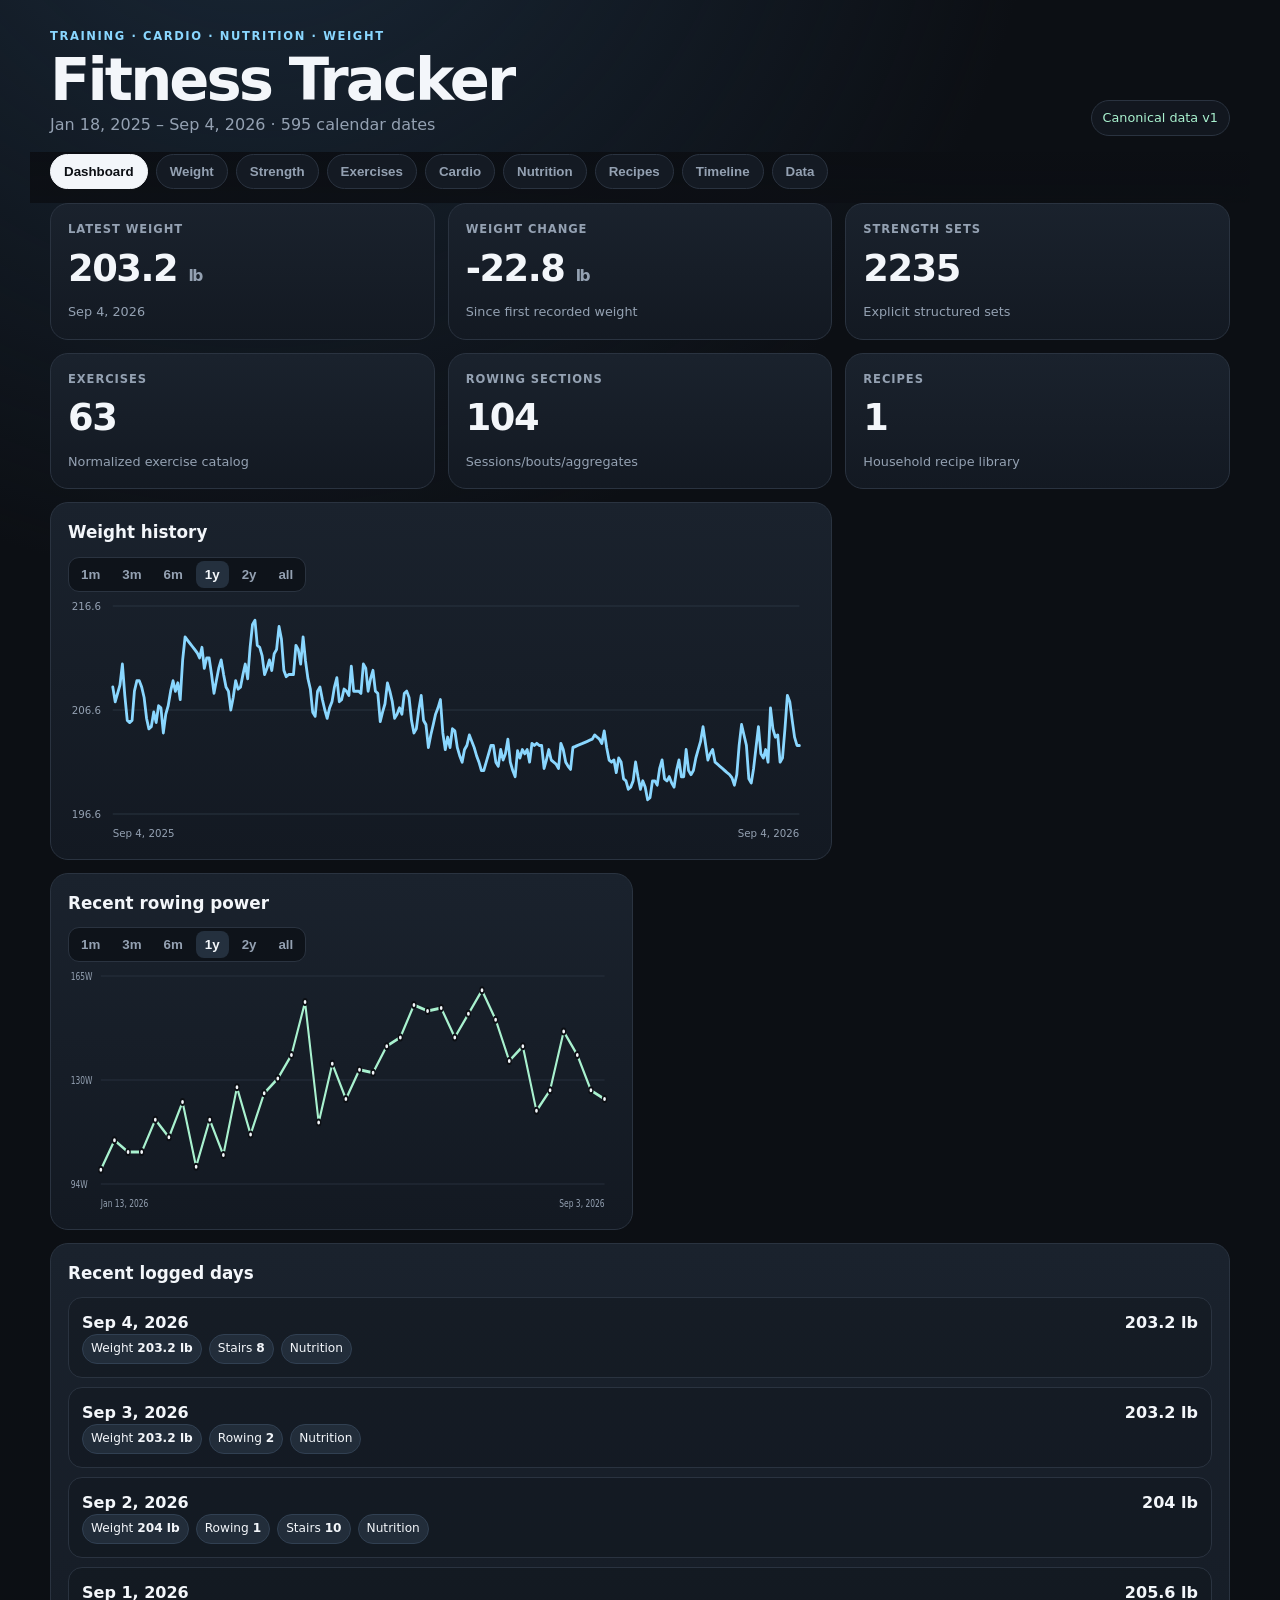
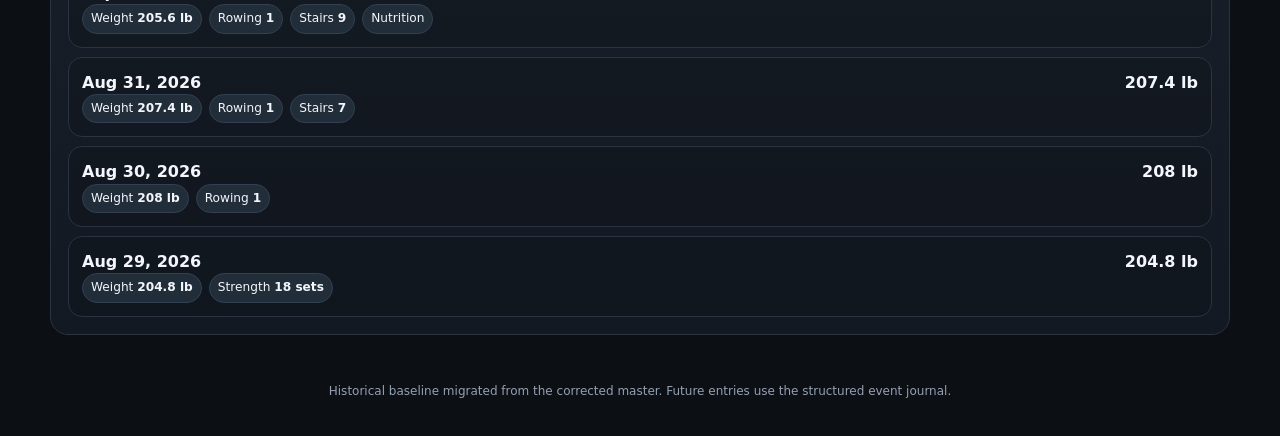
==== commit 948cf594: "Rebuild workout tracker and add Sep 4 fitness log" ====
--- a/site/workout-tracker/index.html
+++ b/site/workout-tracker/index.html
@@ -1,84 +1,62 @@
 <!doctype html>
 <html lang="en">
 <head>
-  <meta charset="utf-8" />
-  <meta name="viewport" content="width=device-width, initial-scale=1, viewport-fit=cover" />
-  <meta name="theme-color" content="#0b0f14" />
-  <meta name="apple-mobile-web-app-capable" content="yes" />
-  <meta name="apple-mobile-web-app-status-bar-style" content="black-translucent" />
-  <meta name="apple-mobile-web-app-title" content="Forza Fitness" />
-  <meta name="mobile-web-app-capable" content="yes" />
-  <link rel="manifest" href="manifest.webmanifest" />
-  <link rel="icon" href="icon.svg" type="image/svg+xml" />
-  <title>Simon Forza — Training Dashboard</title>
-  <style>
-    :root{--bg:#0b0f14;--panel:#121923;--card:#18212d;--card2:#1c2735;--text:#eef4fb;--muted:#91a0b3;--line:#2a3746;--accent:#7dd3fc;--accent2:#a7f3d0;--warn:#fde68a;--danger:#fca5a5;--radius:18px;--navH:76px}
-    *{box-sizing:border-box}html{scroll-behavior:smooth;background:var(--bg)}
-    body{margin:0;background:radial-gradient(circle at 20% -10%,#182739 0,transparent 30%),var(--bg);color:var(--text);font-family:Inter,ui-sans-serif,system-ui,-apple-system,BlinkMacSystemFont,"Segoe UI",sans-serif;line-height:1.45;-webkit-font-smoothing:antialiased;-webkit-tap-highlight-color:transparent;overscroll-behavior-y:none}
-    button,input,select,textarea{font:inherit}button{touch-action:manipulation}a{color:inherit}
-    .wrap{width:min(1180px,calc(100% - 28px));margin:0 auto;padding:28px 0 64px}
-    .topbar{display:flex;justify-content:space-between;gap:18px;align-items:flex-start;margin-bottom:22px}.eyebrow{text-transform:uppercase;letter-spacing:.14em;font-size:.72rem;color:var(--accent);font-weight:800}
-    .title{font-size:clamp(2rem,6vw,4rem);line-height:.95;margin:7px 0 9px;letter-spacing:-.055em}.subtitle{color:var(--muted);max-width:700px;margin:0}
-    .updated{text-align:right;color:var(--muted);font-size:.85rem;white-space:nowrap;padding-top:5px}.updated strong{color:var(--text);display:block}.mobile-appbar{display:none}
-    .nav{display:flex;gap:9px;overflow:auto;padding:2px 0 16px;margin-bottom:4px;scrollbar-width:none}.nav::-webkit-scrollbar{display:none}
-    .nav button{border:1px solid var(--line);background:rgba(24,33,45,.72);color:var(--text);padding:10px 14px;border-radius:999px;white-space:nowrap;font-weight:700;cursor:pointer;min-height:44px}.nav button.active{background:var(--text);color:#0b0f14;border-color:var(--text)}.nav-icon{display:none}
-    .section{display:none}.section.active{display:block}.grid{display:grid;grid-template-columns:repeat(12,1fr);gap:14px}
-    .card{background:linear-gradient(180deg,rgba(28,39,53,.96),rgba(18,25,35,.96));border:1px solid var(--line);border-radius:var(--radius);padding:18px;min-width:0}
-    .span3{grid-column:span 3}.span4{grid-column:span 4}.span5{grid-column:span 5}.span6{grid-column:span 6}.span7{grid-column:span 7}.span8{grid-column:span 8}.span12{grid-column:span 12}
-    .metric-label{color:var(--muted);font-size:.78rem;text-transform:uppercase;letter-spacing:.08em;font-weight:800}.metric{font-size:clamp(1.8rem,5vw,3.1rem);font-weight:850;letter-spacing:-.045em;margin-top:5px}.unit{font-size:.45em;color:var(--muted);font-weight:700}.delta{margin-top:5px;font-size:.9rem;color:var(--muted)}
-    h2{font-size:1.15rem;margin:0 0 14px;letter-spacing:-.01em}h3{font-size:.98rem;margin:0 0 10px}
-    .chart{width:100%;height:250px;display:block}.chart-sm{height:210px}.gridline{stroke:#293543;stroke-width:1}.line{fill:none;stroke:var(--accent);stroke-width:3;stroke-linecap:round;stroke-linejoin:round}.line2{fill:none;stroke:var(--accent2);stroke-width:3;stroke-linecap:round;stroke-linejoin:round}.dot{fill:var(--text);stroke:#0b0f14;stroke-width:2}.chart-label{fill:var(--muted);font-size:11px;font-family:inherit}.target-line{stroke:var(--warn);stroke-width:1.5;stroke-dasharray:6 6}
-    .legend{display:flex;flex-wrap:wrap;gap:14px;color:var(--muted);font-size:.82rem;margin-top:9px}.swatch{display:inline-block;width:10px;height:10px;border-radius:50%;margin-right:6px;background:var(--accent)}.swatch.alt{background:var(--accent2)}.swatch.target{background:var(--warn)}
-    .range-picker{display:flex;gap:3px;padding:3px;background:#0c1118;border:1px solid var(--line);border-radius:12px;width:max-content;max-width:100%;overflow:auto;margin:-3px 0 12px;scrollbar-width:none}.range-picker::-webkit-scrollbar{display:none}.range-picker button{border:0;background:transparent;color:var(--muted);min-height:36px;padding:6px 11px;border-radius:9px;font-size:.76rem;font-weight:800;cursor:pointer;white-space:nowrap}.range-picker button.active{background:var(--card2);color:var(--text);box-shadow:inset 0 0 0 1px rgba(255,255,255,.06)}
-    .progress{height:10px;background:#0c1118;border-radius:999px;overflow:hidden;margin:11px 0 8px}.progress>span{display:block;height:100%;background:linear-gradient(90deg,var(--accent),var(--accent2));border-radius:inherit}
-    .goal-row{display:flex;justify-content:space-between;gap:10px;color:var(--muted);font-size:.85rem}.goal-row strong{color:var(--text)}
-    .day-list{display:grid;gap:10px}.day{border:1px solid var(--line);border-radius:15px;padding:14px;background:rgba(11,15,20,.26)}.day-head{display:flex;align-items:center;justify-content:space-between;gap:10px;margin-bottom:9px}.day-date{font-weight:850}.day-weight{font-size:1.25rem;font-weight:850}
-    .chips{display:flex;flex-wrap:wrap;gap:7px}.chip{padding:6px 9px;border-radius:999px;background:#222f3e;color:#cbd6e3;font-size:.79rem;border:1px solid #314052}.chip strong{color:#fff}
-    .table-wrap{overflow:auto;border-radius:14px;border:1px solid var(--line);-webkit-overflow-scrolling:touch}table{border-collapse:collapse;width:100%;min-width:660px;background:rgba(11,15,20,.25)}th,td{padding:11px 12px;text-align:left;border-bottom:1px solid var(--line);font-size:.86rem}th{color:var(--muted);font-size:.75rem;text-transform:uppercase;letter-spacing:.06em;background:#111923;position:sticky;top:0}tr:last-child td{border-bottom:0}
-    .note{font-size:.82rem;color:var(--muted);margin-top:10px}.pill{display:inline-block;padding:4px 8px;border-radius:999px;background:#263444;color:var(--accent2);font-size:.72rem;font-weight:800}.empty{color:var(--muted);padding:24px 0;text-align:center}.footer{color:var(--muted);font-size:.78rem;margin-top:20px;text-align:center}.footer strong{color:var(--text)}
-    @media(max-width:850px){.span3,.span4,.span5,.span6,.span7,.span8{grid-column:span 6}.topbar{flex-direction:column}.updated{text-align:left}.chart{height:220px}}
-    @media(max-width:640px){
-      :root{--radius:20px;--navH:74px}body{background:linear-gradient(180deg,#0b1017 0,#0b0f14 180px,#0b0f14 100%);padding-bottom:calc(var(--navH) + env(safe-area-inset-bottom))}
-      .wrap{width:100%;padding:0 12px 24px}.topbar{display:none}.mobile-appbar{display:flex;position:sticky;top:0;z-index:20;margin:0 -12px 12px;padding:calc(10px + env(safe-area-inset-top)) 16px 10px;align-items:flex-end;justify-content:space-between;gap:12px;background:linear-gradient(180deg,rgba(11,15,20,.98),rgba(11,15,20,.92));backdrop-filter:blur(18px);-webkit-backdrop-filter:blur(18px);border-bottom:1px solid rgba(255,255,255,.06)}
-      .mobile-title{font-size:1.25rem;font-weight:850;letter-spacing:-.025em;line-height:1.1}.mobile-sub{font-size:.72rem;color:var(--muted);margin-top:3px}.mobile-updated{font-size:.68rem;color:var(--muted);text-align:right;line-height:1.25;white-space:nowrap}.mobile-updated strong{display:block;color:var(--text);font-size:.73rem}
-      .nav{position:fixed;left:0;right:0;bottom:0;z-index:50;height:calc(var(--navH) + env(safe-area-inset-bottom));margin:0;padding:6px 8px calc(6px + env(safe-area-inset-bottom));display:grid;grid-template-columns:repeat(5,1fr);gap:2px;overflow:visible;background:rgba(10,14,20,.93);border-top:1px solid rgba(255,255,255,.10);backdrop-filter:blur(24px) saturate(145%);-webkit-backdrop-filter:blur(24px) saturate(145%)}
-      .nav button{min-width:0;min-height:58px;padding:5px 2px 4px;border:0;border-radius:14px;background:transparent;color:var(--muted);display:flex;flex-direction:column;align-items:center;justify-content:center;gap:3px;font-size:.67rem;font-weight:750;line-height:1.1}.nav button.active{background:rgba(125,211,252,.10);color:var(--accent);border:0}.nav-icon{display:block;width:22px;height:22px;fill:none;stroke:currentColor;stroke-width:1.9;stroke-linecap:round;stroke-linejoin:round}.nav-label{display:block;max-width:100%;overflow:hidden;text-overflow:ellipsis}
-      .span3,.span4,.span5,.span6,.span7,.span8{grid-column:span 12}.grid{gap:10px}.card{padding:15px;border-radius:var(--radius);background:linear-gradient(180deg,rgba(26,37,50,.97),rgba(17,24,33,.97));box-shadow:0 1px 0 rgba(255,255,255,.025) inset}.card h2{font-size:1.02rem;margin-bottom:11px}.metric{font-size:2.25rem}.metric-label{font-size:.69rem}.delta{font-size:.82rem}.chart{height:190px}.legend{font-size:.75rem;gap:10px}.day{border-radius:16px;padding:12px}.chip{font-size:.74rem;padding:5px 8px}.goal-row{font-size:.78rem}.note{font-size:.77rem}.table-wrap{margin:0 -2px}th,td{padding:10px;font-size:.80rem}.footer{display:none}
-      .range-picker{width:100%;display:grid;grid-template-columns:repeat(6,1fr);gap:2px;overflow:visible;padding:3px}.range-picker button{min-width:0;padding:6px 1px;font-size:.69rem}.section.active{animation:appfade .16s ease-out}@keyframes appfade{from{opacity:.55;transform:translateY(3px)}to{opacity:1;transform:none}}
-    }
-    @media(max-width:360px){.wrap{padding-left:9px;padding-right:9px}.mobile-appbar{margin-left:-9px;margin-right:-9px;padding-left:13px;padding-right:13px}.nav button{font-size:.61rem}.nav-icon{width:20px;height:20px}.card{padding:13px}.metric{font-size:2.05rem}.range-picker button{font-size:.64rem}}
-    @media(prefers-reduced-motion:reduce){html{scroll-behavior:auto}.section.active{animation:none!important}}
-  </style>
+  <meta charset="utf-8">
+  <meta name="viewport" content="width=device-width,initial-scale=1,viewport-fit=cover">
+  <meta name="theme-color" content="#0c0f14">
+  <meta name="apple-mobile-web-app-capable" content="yes">
+  <meta name="apple-mobile-web-app-status-bar-style" content="black-translucent">
+  <title>Fitness Tracker</title>
+  <link rel="manifest" href="manifest.webmanifest">
+  <link rel="icon" href="icon.svg" type="image/svg+xml">
+  <link rel="stylesheet" href="styles.css">
 </head>
 <body>
-  <main class="wrap">
-    <header class="topbar">
-      <div><div class="eyebrow">Training · Nutrition · Body Weight</div><h1 class="title">Simon Forza</h1><p class="subtitle">A living fitness dashboard built from daily weigh-ins, stair bouts, rowing, strength sessions, and food logs.</p></div>
-      <div class="updated">Last updated<strong id="lastUpdated">—</strong></div>
-    </header>
-    <header class="mobile-appbar" aria-label="Simon Forza fitness dashboard">
-      <div><div class="mobile-title">Simon Forza</div><div class="mobile-sub">Fitness dashboard</div></div>
-      <div class="mobile-updated">Updated<strong id="mobileLastUpdated">—</strong></div>
-    </header>
-    <nav class="nav" aria-label="Dashboard sections">
-      <button class="active" data-tab="overview" aria-label="Overview"><svg class="nav-icon" viewBox="0 0 24 24" aria-hidden="true"><path d="M3 13h7V3H3v10Zm11 8h7V11h-7v10ZM3 21h7v-4H3v4Zm11-14h7V3h-7v4Z"/></svg><span class="nav-label">Overview</span></button>
-      <button data-tab="weight" aria-label="Weight"><svg class="nav-icon" viewBox="0 0 24 24" aria-hidden="true"><path d="M6 4h12a2 2 0 0 1 2 2v14H4V6a2 2 0 0 1 2-2Z"/><path d="M9 9a3 3 0 0 1 6 0"/><path d="m12 9 2-1"/></svg><span class="nav-label">Weight</span></button>
-      <button data-tab="training" aria-label="Training"><svg class="nav-icon" viewBox="0 0 24 24" aria-hidden="true"><path d="M6 8v8M18 8v8M3 10v4M21 10v4M6 12h12"/></svg><span class="nav-label">Training</span></button>
-      <button data-tab="nutrition" aria-label="Nutrition"><svg class="nav-icon" viewBox="0 0 24 24" aria-hidden="true"><path d="M7 3v8M4 3v5a3 3 0 0 0 6 0V3M7 11v10M17 3v18M17 3c2.3 1.6 3.5 4.1 3.5 7H17"/></svg><span class="nav-label">Nutrition</span></button>
-      <button data-tab="history" aria-label="Daily log"><svg class="nav-icon" viewBox="0 0 24 24" aria-hidden="true"><path d="M6 3h12v18H6z"/><path d="M9 7h6M9 11h6M9 15h4"/></svg><span class="nav-label">Log</span></button>
-    </nav>
-    <section id="overview" class="section active"><div class="grid" id="overviewGrid"></div></section>
-    <section id="weight" class="section"><div class="grid" id="weightGrid"></div></section>
-    <section id="training" class="section"><div class="grid" id="trainingGrid"></div></section>
-    <section id="nutrition" class="section"><div class="grid" id="nutritionGrid"></div></section>
-    <section id="history" class="section"><div class="grid" id="historyGrid"></div></section>
-    <div class="footer">Dashboard identity: <strong>Simon Forza</strong>. Data updates are committed to the site’s structured log.</div>
+  <header class="topbar">
+    <div><div class="eyebrow">TRAINING · CARDIO · NUTRITION · WEIGHT</div><h1>Fitness Tracker</h1><div id="coverage" class="muted"></div></div>
+    <div id="status" class="status">Loading…</div>
+  </header>
+  <nav class="tabs" aria-label="Tracker sections">
+    <button class="active" data-tab="dashboard">Dashboard</button>
+    <button data-tab="weight">Weight</button>
+    <button data-tab="strength">Strength</button>
+    <button data-tab="exercise">Exercises</button>
+    <button data-tab="cardio">Cardio</button>
+    <button data-tab="nutrition">Nutrition</button>
+    <button data-tab="recipes">Recipes</button>
+    <button data-tab="timeline">Timeline</button>
+    <button data-tab="quality">Data</button>
+  </nav>
+  <main>
+    <section id="dashboard" class="view active"></section>
+    <section id="weight" class="view"></section>
+    <section id="strength" class="view"></section>
+    <section id="exercise" class="view"></section>
+    <section id="cardio" class="view"></section>
+    <section id="nutrition" class="view"></section>
+    <section id="recipes" class="view"></section>
+    <section id="timeline" class="view"></section>
+    <section id="quality" class="view"></section>
   </main>
-  <script src="history.js"></script>
-  <script src="data.js"></script>
-  <script src="app.js"></script>
-  <script>
-    (()=>{const desktop=document.getElementById('lastUpdated'),mobile=document.getElementById('mobileLastUpdated');if(desktop&&mobile){const sync=()=>{mobile.textContent=desktop.textContent||'—'};sync();new MutationObserver(sync).observe(desktop,{childList:true,subtree:true,characterData:true});}})();
-  </script>
+  <footer>Historical baseline migrated from the corrected master. Future entries use the structured event journal.</footer>
+  <script src="data-pack-1.js"></script>
+  <script src="data-pack-2.js"></script>
+  <script src="data-pack-3.js"></script>
+  <script src="data-pack-4.js"></script>
+  <script src="data-pack-5.js"></script>
+  <script src="data-pack-6.js"></script>
+  <script src="data-pack-7.js"></script>
+  <script src="data-pack-8.js"></script>
+  <script src="data-pack-9.js"></script>
+  <script src="data-pack-10.js"></script>
+  <script src="data-pack-11.js"></script>
+  <script src="data-pack-12.js"></script>
+  <script src="data-pack-13.js"></script>
+  <script src="app-core.js"></script>
+  <script src="app-views-a.js"></script>
+  <script src="app-views-b.js"></script>
+  <script src="app-runtime.js"></script>
+  <script src="live-data.js"></script>
+  <script src="data-loader.js"></script>
 </body>
 </html>
--- a/site/workout-tracker/styles.css
+++ b/site/workout-tracker/styles.css
@@ -0,0 +1,4 @@
+:root{--bg:#0c0f14;--panel:#141922;--card:#191f29;--line:#2a3340;--text:#f3f6fa;--muted:#94a1b2;--accent:#8ad7ff;--accent2:#a9f2cf;--warn:#ffe08a;--bad:#ffaaaa;--radius:18px}
+*{box-sizing:border-box}html{background:var(--bg)}body{margin:0;color:var(--text);background:radial-gradient(circle at 20% -10%,#1a2939 0,transparent 32%),var(--bg);font-family:Inter,ui-sans-serif,system-ui,-apple-system,BlinkMacSystemFont,"Segoe UI",sans-serif;line-height:1.45}.topbar{max-width:1220px;margin:auto;padding:28px 20px 16px;display:flex;justify-content:space-between;gap:18px;align-items:flex-end}.eyebrow{font-size:.72rem;letter-spacing:.14em;font-weight:850;color:var(--accent)}h1{font-size:clamp(2rem,5vw,3.7rem);letter-spacing:-.05em;margin:5px 0 4px;line-height:1}.muted{color:var(--muted)}.status{font-size:.8rem;color:var(--accent2);border:1px solid var(--line);background:rgba(20,25,34,.8);padding:8px 11px;border-radius:999px;white-space:nowrap}.tabs{max-width:1220px;margin:auto;padding:2px 20px 14px;display:flex;gap:8px;overflow:auto;scrollbar-width:none;position:sticky;top:0;z-index:20;background:linear-gradient(180deg,rgba(12,15,20,.98),rgba(12,15,20,.91));backdrop-filter:blur(16px)}.tabs::-webkit-scrollbar{display:none}.tabs button{border:1px solid var(--line);background:#141a23;color:var(--muted);padding:9px 13px;border-radius:999px;white-space:nowrap;font-weight:750;cursor:pointer}.tabs button.active{background:var(--text);color:#0c0f14;border-color:var(--text)}main{max-width:1220px;margin:auto;padding:0 20px 48px}.view{display:none}.view.active{display:block}.grid{display:grid;grid-template-columns:repeat(12,1fr);gap:13px}.card{grid-column:span 4;background:linear-gradient(180deg,#1a222d,#131922);border:1px solid var(--line);border-radius:var(--radius);padding:17px;min-width:0}.wide{grid-column:span 8}.full{grid-column:span 12}.half{grid-column:span 6}.metric-label{font-size:.72rem;text-transform:uppercase;letter-spacing:.08em;color:var(--muted);font-weight:800}.metric{font-size:2.3rem;font-weight:850;letter-spacing:-.04em;margin-top:4px}.metric small{font-size:.42em;color:var(--muted)}h2{font-size:1.05rem;margin:0 0 12px}h3{font-size:.93rem;margin:0 0 8px}.chart{height:250px;width:100%;display:block}.gridline{stroke:#2a3441;stroke-width:1}.plot{fill:none;stroke:var(--accent);stroke-width:3;stroke-linecap:round;stroke-linejoin:round}.plot.alt{stroke:var(--accent2)}.dot{fill:var(--text);stroke:#0c0f14;stroke-width:2}.axis{fill:var(--muted);font-size:11px}.table-wrap{overflow:auto;border:1px solid var(--line);border-radius:14px}table{border-collapse:collapse;width:100%;min-width:650px;background:rgba(10,13,18,.3)}th,td{padding:10px 12px;border-bottom:1px solid var(--line);text-align:left;font-size:.83rem;vertical-align:top}th{font-size:.69rem;letter-spacing:.07em;text-transform:uppercase;color:var(--muted);background:#111720;position:sticky;top:0}tr:last-child td{border-bottom:0}.chips{display:flex;flex-wrap:wrap;gap:7px}.chip{font-size:.76rem;padding:5px 8px;border-radius:999px;background:#222d3a;border:1px solid #314052}.day{padding:13px;border:1px solid var(--line);border-radius:14px;background:rgba(10,13,18,.25);margin-top:9px}.dayhead{display:flex;justify-content:space-between;gap:12px;font-weight:800}.note{font-size:.8rem;color:var(--muted);margin-top:8px}.controls{display:flex;flex-wrap:wrap;gap:8px;margin-bottom:12px}.controls select,.controls input{background:#101620;color:var(--text);border:1px solid var(--line);border-radius:10px;padding:9px 10px;min-height:40px}.range{display:flex;gap:4px;background:#0e131a;border:1px solid var(--line);border-radius:11px;padding:3px;width:max-content;max-width:100%;overflow:auto}.range button{border:0;background:transparent;color:var(--muted);padding:6px 9px;border-radius:8px;font-weight:750;cursor:pointer}.range button.active{background:#24303e;color:var(--text)}.pill{display:inline-block;font-size:.7rem;font-weight:850;padding:4px 7px;border-radius:999px;background:#263a38;color:var(--accent2)}.pill.estimate{background:#403a24;color:var(--warn)}.recipe{display:grid;gap:9px}.recipe ul{margin:0;padding-left:20px}.error{color:var(--bad)}footer{max-width:1220px;margin:auto;padding:0 20px 36px;color:var(--muted);font-size:.75rem;text-align:center}
+@media(max-width:820px){.card,.wide,.half{grid-column:span 6}.topbar{align-items:flex-start;flex-direction:column}.chart{height:220px}}
+@media(max-width:620px){body{padding-bottom:72px}.topbar{padding:18px 14px 10px}.status{display:none}.tabs{position:fixed;bottom:0;left:0;right:0;top:auto;padding:6px 7px calc(6px + env(safe-area-inset-bottom));height:calc(68px + env(safe-area-inset-bottom));display:flex;gap:2px;overflow-x:auto;border-top:1px solid var(--line);background:rgba(10,13,18,.96)}.tabs button{border:0;border-radius:11px;padding:5px 8px;font-size:.66rem;min-width:72px;overflow:hidden;text-overflow:ellipsis;flex:0 0 auto}.tabs button.active{background:rgba(138,215,255,.12);color:var(--accent)}main{padding:0 11px 24px}.grid{gap:9px}.card,.wide,.half{grid-column:span 12;padding:14px}.chart{height:190px}.metric{font-size:2.1rem}footer{display:none}}
